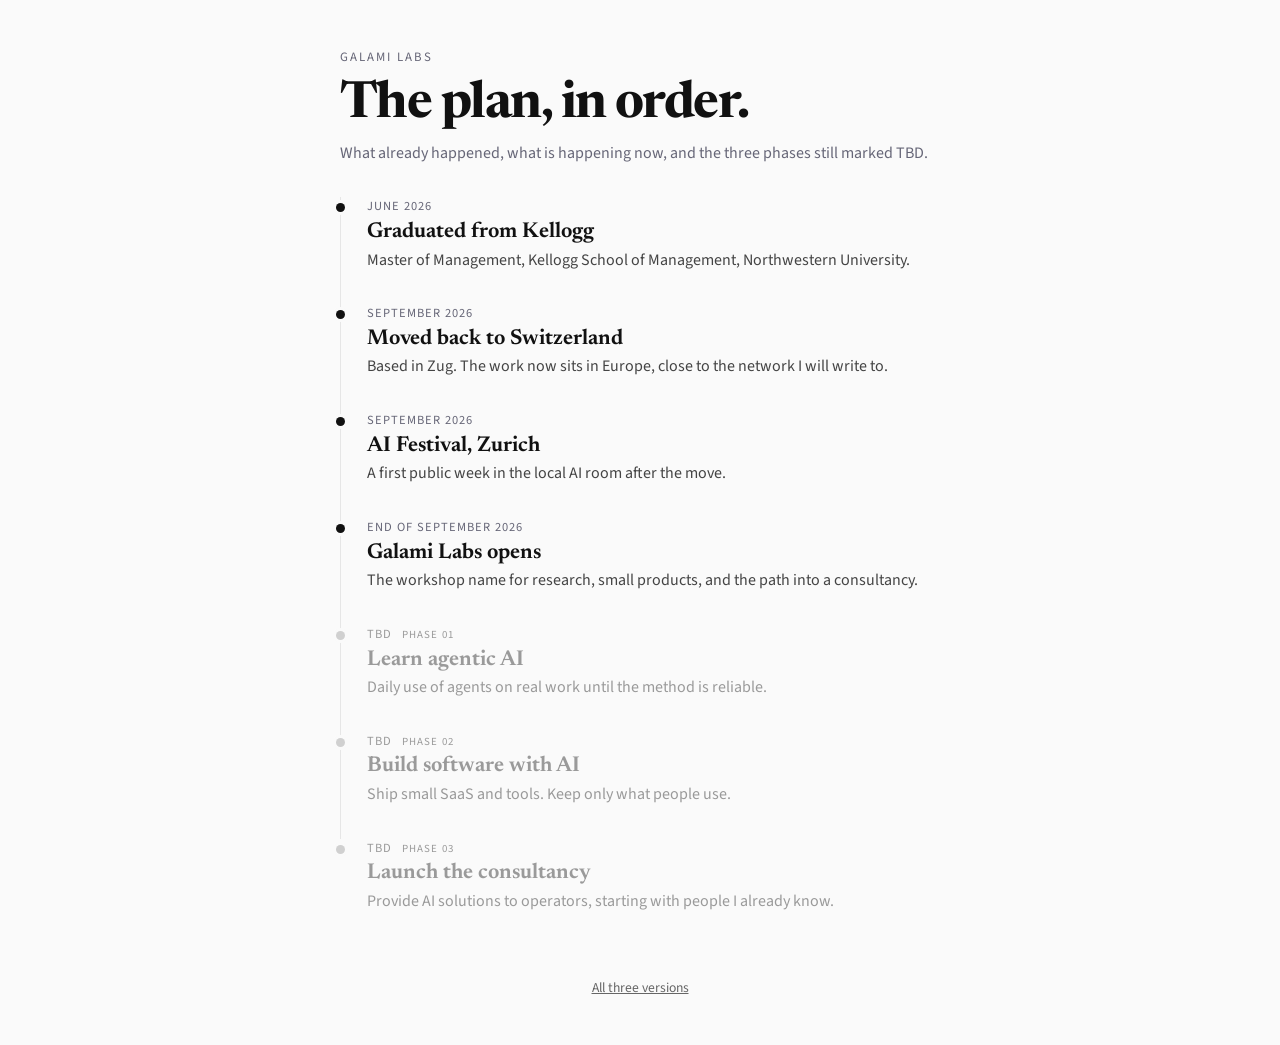
==== timeline.html @ 4189c71b "Add three Galami Labs concepts: sky hero, phase slider, timeline" ====
<!DOCTYPE html>
<html lang="en">
<head>
  <meta charset="UTF-8" />
  <meta name="viewport" content="width=device-width, initial-scale=1" />
  <title>Galami Labs — Timeline</title>
  <link href="https://fonts.googleapis.com/css2?family=Newsreader:opsz,wght@6..72,500;6..72,650&family=Source+Sans+3:wght@400;500;600&display=swap" rel="stylesheet" />
  <style>
    :root { --ink:#111; --muted:#667; --line:#e6e6e6; }
    * { box-sizing: border-box; margin: 0; padding: 0; }
    body { font-family: 'Source Sans 3', system-ui, sans-serif; background: #fafafa; color: var(--ink); }
    header { max-width: 640px; margin: 0 auto; padding: 3rem 1.25rem 1.5rem; }
    .mark { font-size: 0.8rem; letter-spacing: 0.16em; text-transform: uppercase; color: var(--muted); }
    h1 { font-family: Newsreader, Georgia, serif; font-size: clamp(2.1rem, 6vw, 3.2rem); letter-spacing: -0.03em; margin: 0.7rem 0 0.6rem; }
    .lead { color: var(--muted); line-height: 1.55; }
    ol { list-style: none; max-width: 640px; margin: 0 auto; padding: 0.5rem 1.25rem 4rem; }
    li { position: relative; padding: 0 0 2rem 1.6rem; border-left: 1px solid var(--line); }
    li:last-child { border-left-color: transparent; padding-bottom: 0; }
    li::before { content: ""; position: absolute; left: -5px; top: 0.35rem; width: 9px; height: 9px; border-radius: 50%; background: #111; box-shadow: 0 0 0 3px #fafafa; }
    li.tbd { color: #8a8a8a; }
    li.tbd::before { background: #d0d0d0; }
    .when { font-size: 0.78rem; letter-spacing: 0.08em; text-transform: uppercase; color: var(--muted); margin-bottom: 0.25rem; }
    h2 { font-family: Newsreader, Georgia, serif; font-size: 1.35rem; font-weight: 650; margin-bottom: 0.3rem; }
    p { line-height: 1.55; color: #444; }
    li.tbd p, li.tbd h2 { color: #9a9a9a; }
    .badge { display: inline-block; margin-left: 0.4rem; font-size: 0.68rem; letter-spacing: 0.1em; text-transform: uppercase; color: #999; }
    footer { text-align: center; padding: 0 1rem 3rem; color: #999; font-size: 0.85rem; }
    footer a { color: #666; }
  </style>
</head>
<body>
  <header>
    <p class="mark">Galami Labs</p>
    <h1>The plan, in order.</h1>
    <p class="lead">What already happened, what is happening now, and the three phases still marked TBD.</p>
  </header>
  <ol>
    <li><p class="when">June 2026</p><h2>Graduated from Kellogg</h2><p>Master of Management, Kellogg School of Management, Northwestern University.</p></li>
    <li><p class="when">September 2026</p><h2>Moved back to Switzerland</h2><p>Based in Zug. The work now sits in Europe, close to the network I will write to.</p></li>
    <li><p class="when">September 2026</p><h2>AI Festival, Zurich</h2><p>A first public week in the local AI room after the move.</p></li>
    <li><p class="when">End of September 2026</p><h2>Galami Labs opens</h2><p>The workshop name for research, small products, and the path into a consultancy.</p></li>
    <li class="tbd"><p class="when">TBD <span class="badge">Phase 01</span></p><h2>Learn agentic AI</h2><p>Daily use of agents on real work until the method is reliable.</p></li>
    <li class="tbd"><p class="when">TBD <span class="badge">Phase 02</span></p><h2>Build software with AI</h2><p>Ship small SaaS and tools. Keep only what people use.</p></li>
    <li class="tbd"><p class="when">TBD <span class="badge">Phase 03</span></p><h2>Launch the consultancy</h2><p>Provide AI solutions to operators, starting with people I already know.</p></li>
  </ol>
  <footer><a href="index.html">All three versions</a></footer>
</body>
</html>
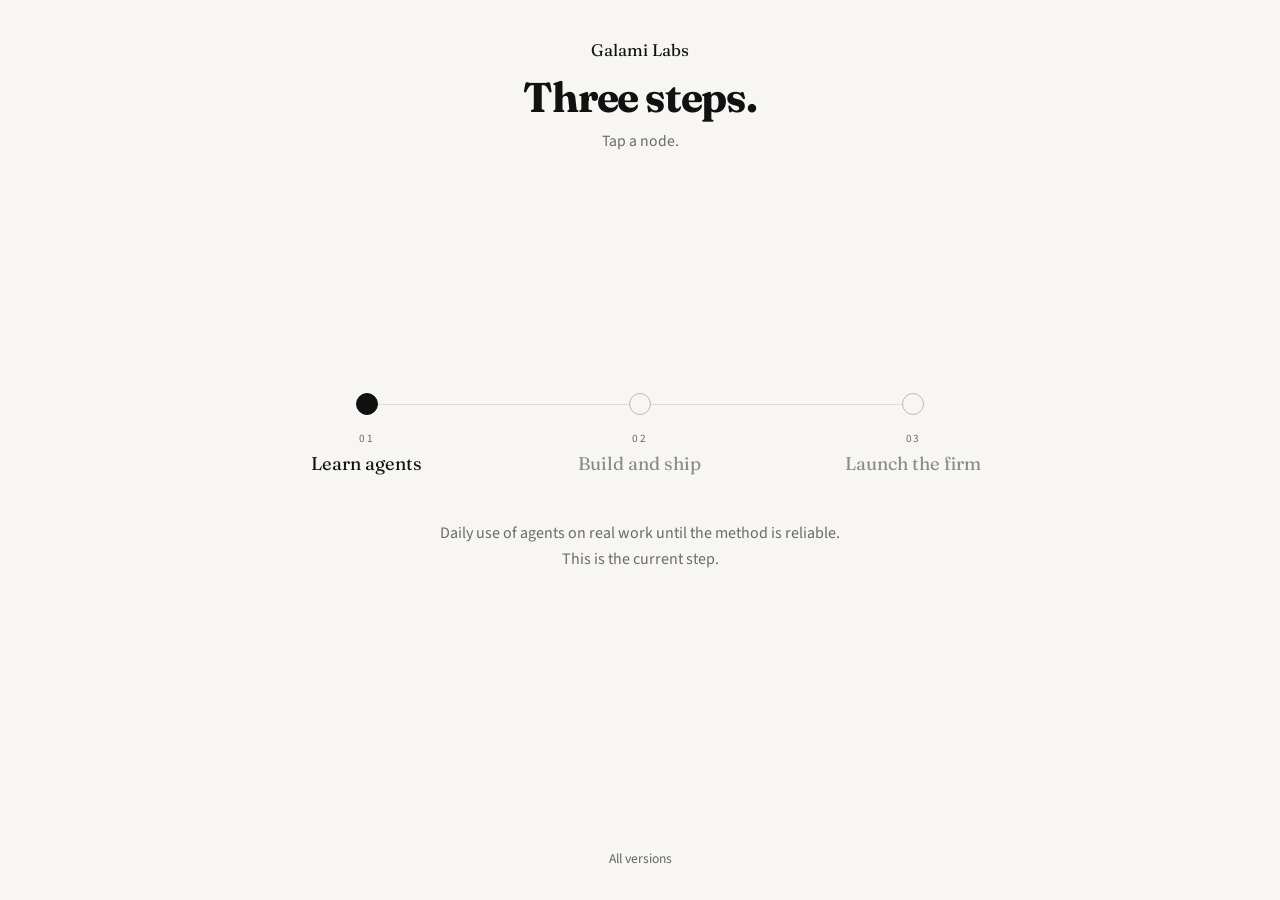
==== commit 60282e29: "Replace timeline with horizontal three-node rail" ====
--- a/timeline.html
+++ b/timeline.html
@@ -3,46 +3,106 @@
 <head>
   <meta charset="UTF-8" />
   <meta name="viewport" content="width=device-width, initial-scale=1" />
-  <title>Galami Labs — Timeline</title>
-  <link href="https://fonts.googleapis.com/css2?family=Newsreader:opsz,wght@6..72,500;6..72,650&family=Source+Sans+3:wght@400;500;600&display=swap" rel="stylesheet" />
+  <title>Galami Labs — three steps</title>
+  <link href="https://fonts.googleapis.com/css2?family=Fraunces:opsz,wght@9..144,500;9..144,650&family=Source+Sans+3:wght@400;500;600&display=swap" rel="stylesheet" />
   <style>
-    :root { --ink:#111; --muted:#667; --line:#e6e6e6; }
+    :root { --ink:#111; --muted:#6a6a6a; --line:#dedcd7; --bg:#f7f6f3; }
     * { box-sizing: border-box; margin: 0; padding: 0; }
-    body { font-family: 'Source Sans 3', system-ui, sans-serif; background: #fafafa; color: var(--ink); }
-    header { max-width: 640px; margin: 0 auto; padding: 3rem 1.25rem 1.5rem; }
-    .mark { font-size: 0.8rem; letter-spacing: 0.16em; text-transform: uppercase; color: var(--muted); }
-    h1 { font-family: Newsreader, Georgia, serif; font-size: clamp(2.1rem, 6vw, 3.2rem); letter-spacing: -0.03em; margin: 0.7rem 0 0.6rem; }
-    .lead { color: var(--muted); line-height: 1.55; }
-    ol { list-style: none; max-width: 640px; margin: 0 auto; padding: 0.5rem 1.25rem 4rem; }
-    li { position: relative; padding: 0 0 2rem 1.6rem; border-left: 1px solid var(--line); }
-    li:last-child { border-left-color: transparent; padding-bottom: 0; }
-    li::before { content: ""; position: absolute; left: -5px; top: 0.35rem; width: 9px; height: 9px; border-radius: 50%; background: #111; box-shadow: 0 0 0 3px #fafafa; }
-    li.tbd { color: #8a8a8a; }
-    li.tbd::before { background: #d0d0d0; }
-    .when { font-size: 0.78rem; letter-spacing: 0.08em; text-transform: uppercase; color: var(--muted); margin-bottom: 0.25rem; }
-    h2 { font-family: Newsreader, Georgia, serif; font-size: 1.35rem; font-weight: 650; margin-bottom: 0.3rem; }
-    p { line-height: 1.55; color: #444; }
-    li.tbd p, li.tbd h2 { color: #9a9a9a; }
-    .badge { display: inline-block; margin-left: 0.4rem; font-size: 0.68rem; letter-spacing: 0.1em; text-transform: uppercase; color: #999; }
-    footer { text-align: center; padding: 0 1rem 3rem; color: #999; font-size: 0.85rem; }
-    footer a { color: #666; }
+    html, body { min-height: 100%; }
+    body {
+      font-family: 'Source Sans 3', system-ui, sans-serif;
+      background: var(--bg); color: var(--ink);
+      min-height: 100dvh; display: flex; flex-direction: column;
+    }
+    header { padding: 2.5rem 1.5rem 0; text-align: center; }
+    .mark { font-family: Fraunces, Georgia, serif; font-size: 1.05rem; }
+    h1 { font-family: Fraunces, Georgia, serif; font-size: clamp(1.8rem, 4vw, 2.6rem); letter-spacing: -0.03em; margin: 0.7rem 0 0.4rem; }
+    .lead { color: var(--muted); font-size: 0.98rem; }
+    .rail-wrap { flex: 1; display: flex; flex-direction: column; justify-content: center; padding: 3rem 1.25rem 2rem; }
+    .rail {
+      position: relative;
+      display: grid;
+      grid-template-columns: 1fr 1fr 1fr;
+      max-width: 820px;
+      margin: 0 auto;
+      width: 100%;
+    }
+    .rail::before {
+      content: "";
+      position: absolute;
+      left: 16%; right: 16%;
+      top: 11px;
+      height: 1px;
+      background: var(--line);
+    }
+    .node { background: none; border: 0; cursor: pointer; text-align: center; font: inherit; color: inherit; padding: 0 0.4rem; }
+    .dot {
+      width: 22px; height: 22px; margin: 0 auto 1rem;
+      border-radius: 50%; border: 1px solid #111;
+      background: #fff; position: relative; z-index: 1;
+    }
+    .node.on .dot { background: #111; }
+    .node.tbd .dot { border-color: #bbb; background: var(--bg); }
+    .num { display: block; font-size: 0.7rem; letter-spacing: 0.14em; text-transform: uppercase; color: var(--muted); margin-bottom: 0.35rem; }
+    .title { font-family: Fraunces, Georgia, serif; font-size: 1.15rem; line-height: 1.25; }
+    .node.tbd .title { color: #8a8a8a; }
+    .panel {
+      max-width: 420px; margin: 2.75rem auto 0;
+      min-height: 6.5rem; text-align: center;
+    }
+    .panel p { color: var(--muted); line-height: 1.65; font-size: 1rem; }
+    footer { text-align: center; padding: 0 1rem 2rem; font-size: 0.85rem; color: #999; }
+    footer a { color: #666; text-decoration: none; }
+    @media (max-width: 560px) {
+      .title { font-size: 0.95rem; }
+      .rail::before { left: 18%; right: 18%; }
+    }
   </style>
 </head>
 <body>
   <header>
     <p class="mark">Galami Labs</p>
-    <h1>The plan, in order.</h1>
-    <p class="lead">What already happened, what is happening now, and the three phases still marked TBD.</p>
+    <h1>Three steps.</h1>
+    <p class="lead">Tap a node.</p>
   </header>
-  <ol>
-    <li><p class="when">June 2026</p><h2>Graduated from Kellogg</h2><p>Master of Management, Kellogg School of Management, Northwestern University.</p></li>
-    <li><p class="when">September 2026</p><h2>Moved back to Switzerland</h2><p>Based in Zug. The work now sits in Europe, close to the network I will write to.</p></li>
-    <li><p class="when">September 2026</p><h2>AI Festival, Zurich</h2><p>A first public week in the local AI room after the move.</p></li>
-    <li><p class="when">End of September 2026</p><h2>Galami Labs opens</h2><p>The workshop name for research, small products, and the path into a consultancy.</p></li>
-    <li class="tbd"><p class="when">TBD <span class="badge">Phase 01</span></p><h2>Learn agentic AI</h2><p>Daily use of agents on real work until the method is reliable.</p></li>
-    <li class="tbd"><p class="when">TBD <span class="badge">Phase 02</span></p><h2>Build software with AI</h2><p>Ship small SaaS and tools. Keep only what people use.</p></li>
-    <li class="tbd"><p class="when">TBD <span class="badge">Phase 03</span></p><h2>Launch the consultancy</h2><p>Provide AI solutions to operators, starting with people I already know.</p></li>
-  </ol>
-  <footer><a href="index.html">All three versions</a></footer>
+  <div class="rail-wrap">
+    <div class="rail" id="rail">
+      <button class="node on" type="button" data-i="0">
+        <div class="dot"></div>
+        <span class="num">01</span>
+        <span class="title">Learn agents</span>
+      </button>
+      <button class="node tbd" type="button" data-i="1">
+        <div class="dot"></div>
+        <span class="num">02</span>
+        <span class="title">Build and ship</span>
+      </button>
+      <button class="node tbd" type="button" data-i="2">
+        <div class="dot"></div>
+        <span class="num">03</span>
+        <span class="title">Launch the firm</span>
+      </button>
+    </div>
+    <div class="panel" id="panel">
+      <p>Daily use of agents on real work until the method is reliable. This is the current step.</p>
+    </div>
+  </div>
+  <footer><a href="index.html">All versions</a></footer>
+  <script>
+    const copy = [
+      'Daily use of agents on real work until the method is reliable. This is the current step.',
+      'Ship small software. Keep only what people use. Vibe-coding is the method, not the headline.',
+      'Paid work under Galami Labs, starting with people I already know.'
+    ];
+    const nodes = [...document.querySelectorAll('.node')];
+    const panel = document.getElementById('panel');
+    nodes.forEach((btn) => {
+      btn.addEventListener('click', () => {
+        nodes.forEach((n) => n.classList.remove('on'));
+        btn.classList.add('on');
+        panel.querySelector('p').textContent = copy[+btn.dataset.i];
+      });
+    });
+  </script>
 </body>
 </html>
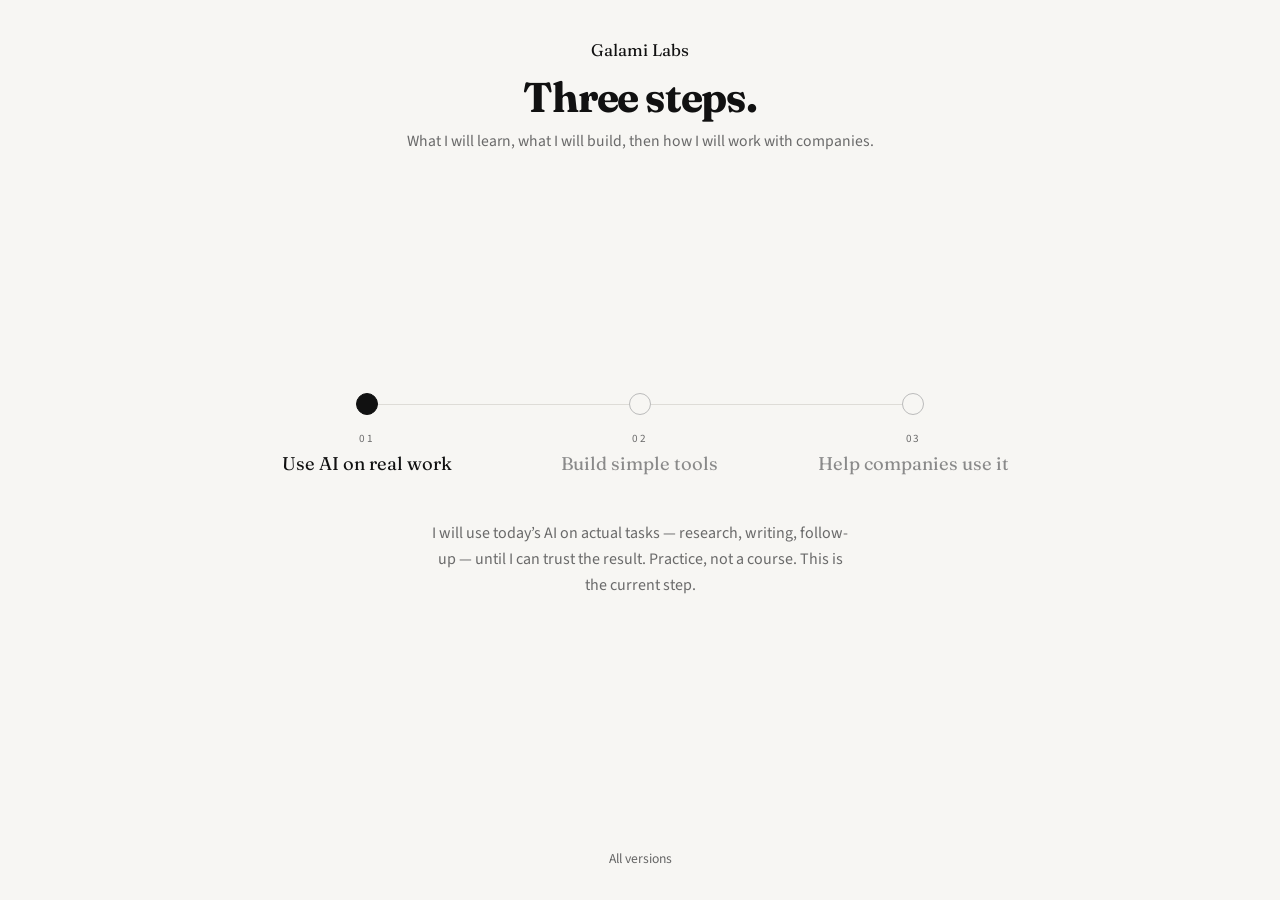
==== commit a27bda2b: "Rewrite three-step copy for a non-technical executive reader" ====
--- a/timeline.html
+++ b/timeline.html
@@ -63,36 +63,36 @@
   <header>
     <p class="mark">Galami Labs</p>
     <h1>Three steps.</h1>
-    <p class="lead">Tap a node.</p>
+    <p class="lead">What I will learn, what I will build, then how I will work with companies.</p>
   </header>
   <div class="rail-wrap">
     <div class="rail" id="rail">
       <button class="node on" type="button" data-i="0">
         <div class="dot"></div>
         <span class="num">01</span>
-        <span class="title">Learn agents</span>
+        <span class="title">Use AI on real work</span>
       </button>
       <button class="node tbd" type="button" data-i="1">
         <div class="dot"></div>
         <span class="num">02</span>
-        <span class="title">Build and ship</span>
+        <span class="title">Build simple tools</span>
       </button>
       <button class="node tbd" type="button" data-i="2">
         <div class="dot"></div>
         <span class="num">03</span>
-        <span class="title">Launch the firm</span>
+        <span class="title">Help companies use it</span>
       </button>
     </div>
     <div class="panel" id="panel">
-      <p>Daily use of agents on real work until the method is reliable. This is the current step.</p>
+      <p>I will use today’s AI on actual tasks — research, writing, follow-up — until I can trust the result. Practice, not a course. This is the current step.</p>
     </div>
   </div>
   <footer><a href="index.html">All versions</a></footer>
   <script>
     const copy = [
-      'Daily use of agents on real work until the method is reliable. This is the current step.',
-      'Ship small software. Keep only what people use. Vibe-coding is the method, not the headline.',
-      'Paid work under Galami Labs, starting with people I already know.'
+      'I will use today’s AI on actual tasks — research, writing, follow-up — until I can trust the result. Practice, not a course. This is the current step.',
+      'Then I will turn that into small programs a business can open and use. If nobody uses it, it stops.',
+      'Then I work with companies I already know and put those tools into their day-to-day work. That is the firm.'
     ];
     const nodes = [...document.querySelectorAll('.node')];
     const panel = document.getElementById('panel');
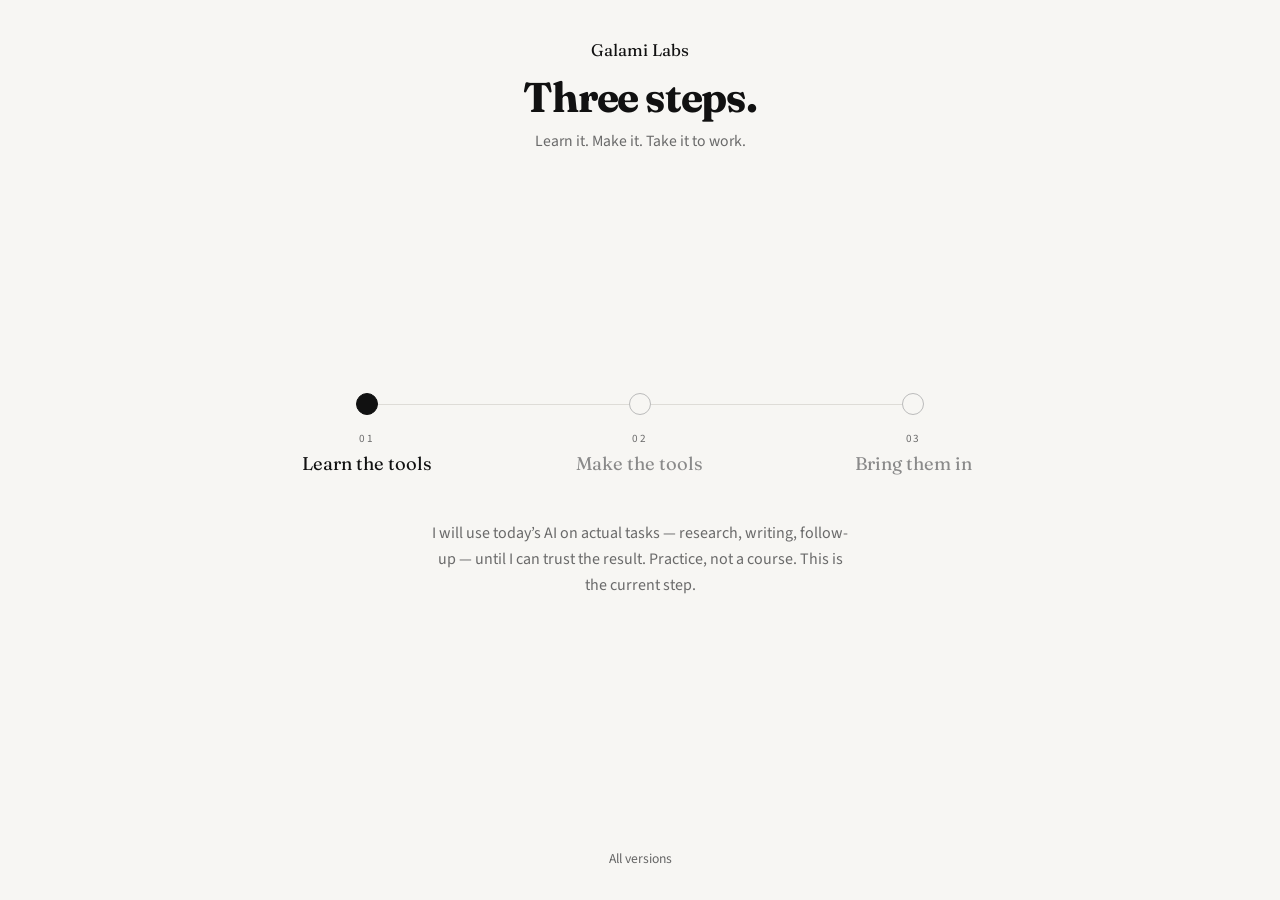
==== commit f908e173: "Shorten phase copy" ====
--- a/timeline.html
+++ b/timeline.html
@@ -63,24 +63,24 @@
   <header>
     <p class="mark">Galami Labs</p>
     <h1>Three steps.</h1>
-    <p class="lead">What I will learn, what I will build, then how I will work with companies.</p>
+    <p class="lead">Learn it. Make it. Take it to work.</p>
   </header>
   <div class="rail-wrap">
     <div class="rail" id="rail">
       <button class="node on" type="button" data-i="0">
         <div class="dot"></div>
         <span class="num">01</span>
-        <span class="title">Use AI on real work</span>
+        <span class="title">Learn the tools</span>
       </button>
       <button class="node tbd" type="button" data-i="1">
         <div class="dot"></div>
         <span class="num">02</span>
-        <span class="title">Build simple tools</span>
+        <span class="title">Make the tools</span>
       </button>
       <button class="node tbd" type="button" data-i="2">
         <div class="dot"></div>
         <span class="num">03</span>
-        <span class="title">Help companies use it</span>
+        <span class="title">Bring them in</span>
       </button>
     </div>
     <div class="panel" id="panel">
@@ -90,9 +90,9 @@
   <footer><a href="index.html">All versions</a></footer>
   <script>
     const copy = [
-      'I will use today’s AI on actual tasks — research, writing, follow-up — until I can trust the result. Practice, not a course. This is the current step.',
-      'Then I will turn that into small programs a business can open and use. If nobody uses it, it stops.',
-      'Then I work with companies I already know and put those tools into their day-to-day work. That is the firm.'
+      'Use AI on real work until I trust it. This is now.',
+      'Turn that into small programs a business can actually click.',
+      'Walk them into companies I already know. That is the firm.'
     ];
     const nodes = [...document.querySelectorAll('.node')];
     const panel = document.getElementById('panel');
